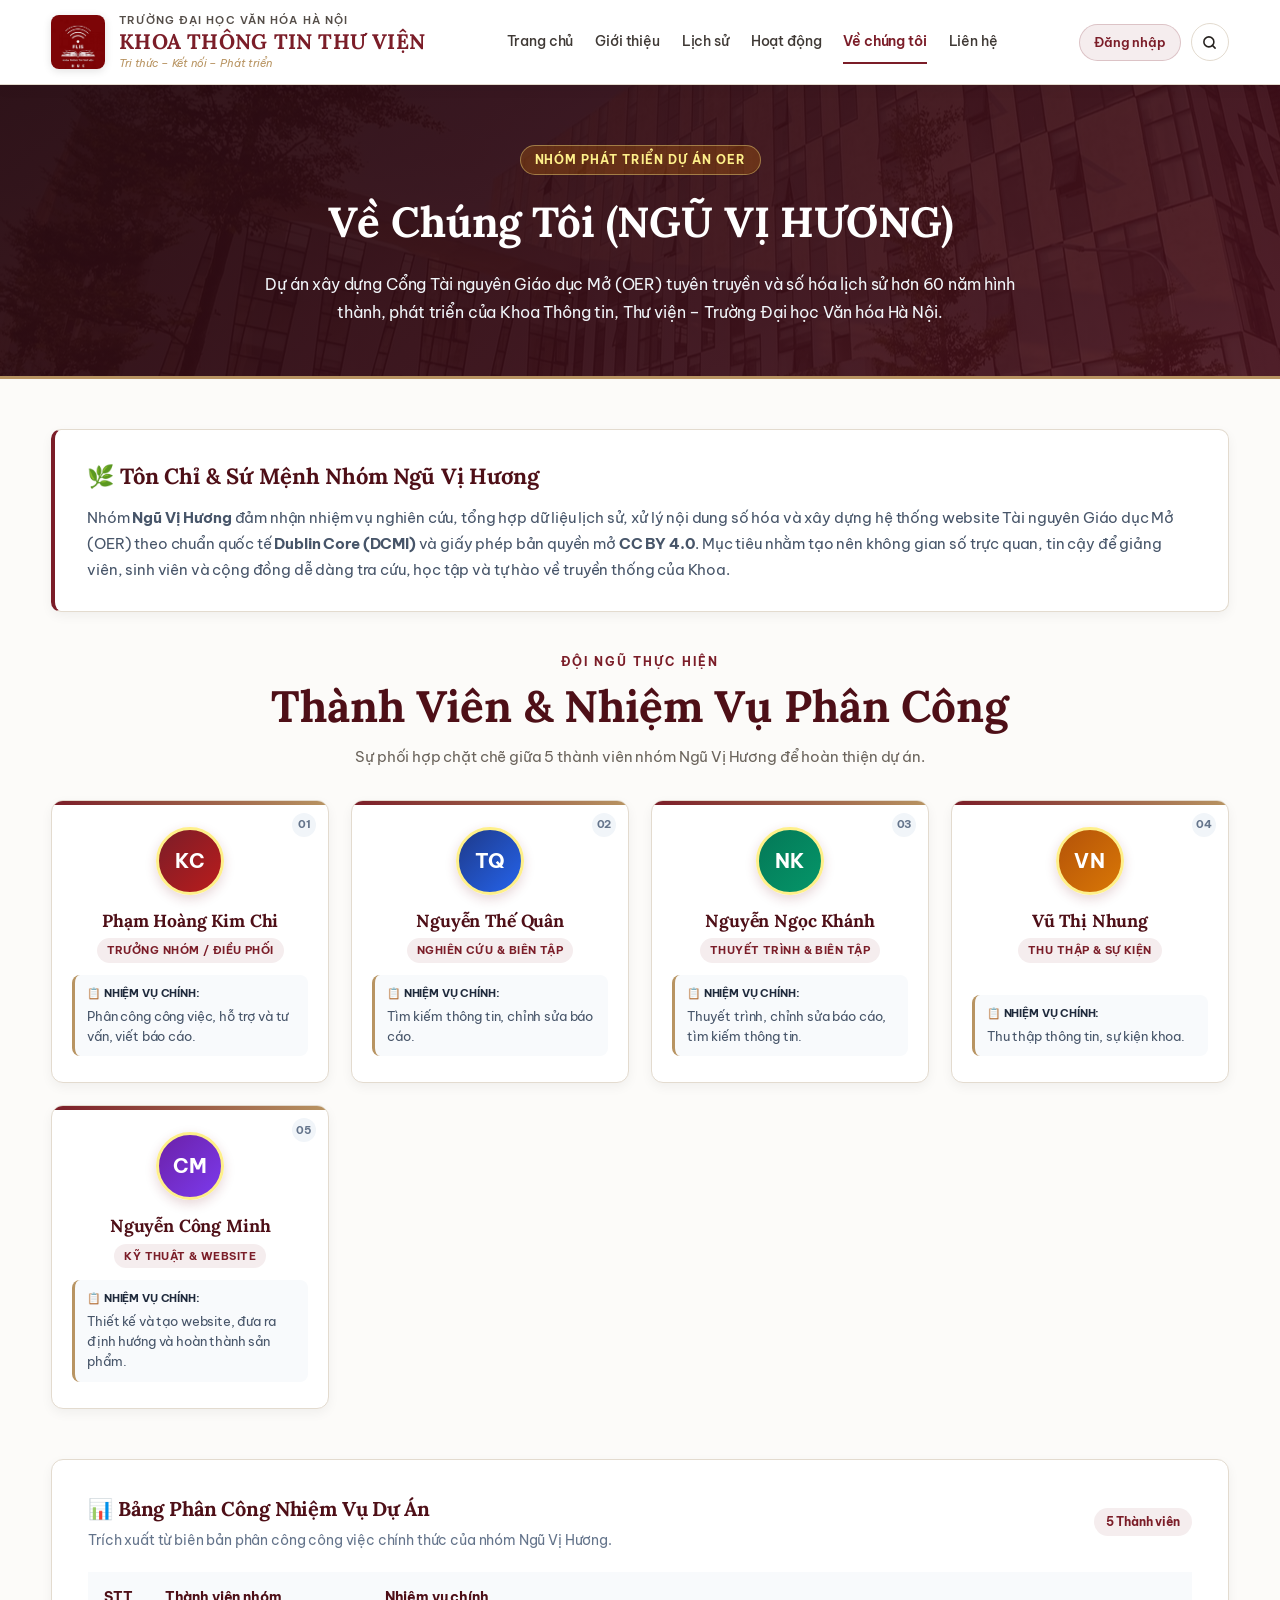
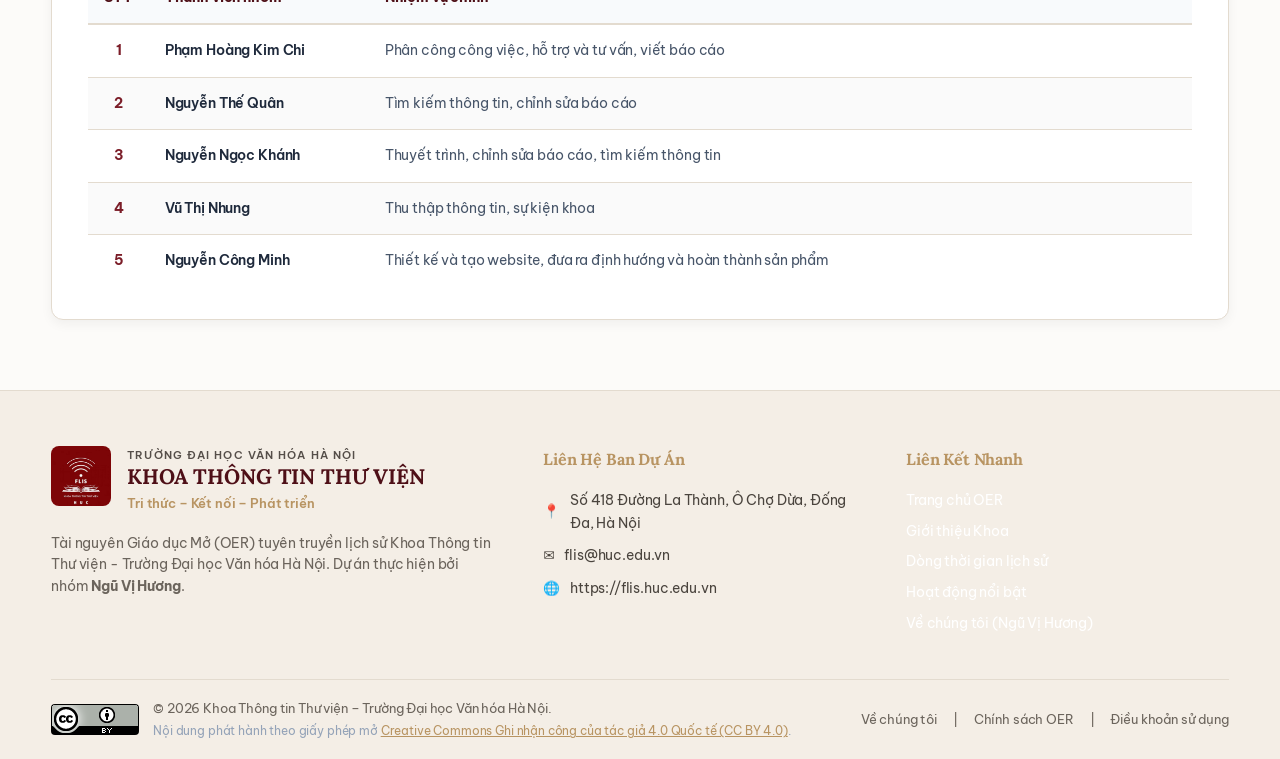
==== about-us.html @ 0008f46b "Deploy Khoa TT-TV OER Website" ====
<!doctype html>
<html lang="vi">
<head>
  <meta charset="utf-8">
  <meta name="viewport" content="width=device-width, initial-scale=1.0">
  <title>Về Chúng Tôi – Nhóm Ngũ Vị Hương | Khoa Thông tin Thư viện</title>
  <meta name="description" content="Giới thiệu nhóm thực hiện dự án Ngũ Vị Hương - Dự án Tài nguyên Giáo dục Mở (OER) Khoa Thông tin, Thư viện - Trường Đại học Văn hóa Hà Nội.">
  <link rel="stylesheet" href="assets/css/style.css">
</head>
<body>

  <!-- TOPBAR -->
  <header class="topbar">
    <div class="container nav">
      <a class="brand" href="index.html">
        <img class="dyn-logo" src="assets/images/flis-logo.jpg" alt="Logo Khoa" width="54" height="54">
        <div class="brand-text">
          <span class="brand-kicker">Trường Đại học Văn hóa Hà Nội</span>
          <span class="brand-name">KHOA THÔNG TIN THƯ VIỆN</span>
          <span class="brand-slogan dyn-slogan">Tri thức – Kết nối – Phát triển</span>
        </div>
      </a>
      
      <nav class="navlinks">
        <a href="index.html">Trang chủ</a>
        <a href="about.html">Giới thiệu</a>
        <a href="history.html">Lịch sử</a>
        <a href="activities.html">Hoạt động</a>
        <a class="active" href="about-us.html">Về chúng tôi</a>
        <a href="#contact">Liên hệ</a>
      </nav>

      <div class="nav-actions">
        <a class="admin-nav-btn" href="admin.html" title="Đăng nhập quản trị">
          <span>Đăng nhập</span>
        </a>
        <button class="search-btn" aria-label="Tìm kiếm tư liệu">
          <svg width="15" height="15" viewBox="0 0 24 24" fill="none" stroke="currentColor" stroke-width="2.5" stroke-linecap="round" stroke-linejoin="round"><circle cx="11" cy="11" r="8"></circle><line x1="21" y1="21" x2="16.65" y2="16.65"></line></svg>
        </button>
        <button class="menu-btn" aria-label="Mở menu">☰</button>
      </div>
    </div>
  </header>

  <!-- PAGE HERO HEADER -->
  <div style="background:linear-gradient(135deg, rgba(40, 10, 16, 0.96) 0%, rgba(70, 16, 26, 0.9) 100%), url('assets/images/anh-toa-nha-5.jpg') center/cover; padding: 60px 0 50px; color:#ffffff; border-bottom: 3px solid var(--gold);">
    <div class="container" style="text-align:center;">
      <div style="display:inline-block; padding:4px 14px; background:rgba(217, 119, 6, 0.25); border:1px solid rgba(254, 240, 138, 0.4); border-radius:20px; color:#fef08a; font-size:12px; font-weight:700; text-transform:uppercase; letter-spacing:0.08em; margin-bottom:12px;">
        NHÓM PHÁT TRIỂN DỰ ÁN OER
      </div>
      <h1 style="font-family:var(--serif); font-size:clamp(28px, 4vw, 42px); color:#ffffff; margin-bottom:12px;">
        Về Chúng Tôi (NGŨ VỊ HƯƠNG)
      </h1>
      <p style="font-size:16px; color:#f1f5f9; max-width:760px; margin:0 auto; line-height:1.75;">
        Dự án xây dựng Cổng Tài nguyên Giáo dục Mở (OER) tuyên truyền và số hóa lịch sử hơn 60 năm hình thành, phát triển của Khoa Thông tin, Thư viện – Trường Đại học Văn hóa Hà Nội.
      </p>
    </div>
  </div>

  <!-- MAIN TEAM CONTENT -->
  <main class="section" style="background:#fcfbf9; padding: 50px 0 70px;">
    <div class="container">
      
      <!-- INTRO CARD -->
      <div style="background:#ffffff; border:1px solid var(--line); border-left:4px solid var(--wine); border-radius:10px; padding:28px 32px; box-shadow:var(--shadow-sm); margin-bottom:40px;">
        <h2 style="font-family:var(--serif); font-size:22px; color:var(--wine-dark); margin-bottom:10px;">
          🌿 Tôn Chỉ & Sứ Mệnh Nhóm Ngũ Vị Hương
        </h2>
        <p style="font-size:14.5px; color:#475569; line-height:1.8; margin-bottom:0;">
          Nhóm <strong>Ngũ Vị Hương</strong> đảm nhận nhiệm vụ nghiên cứu, tổng hợp dữ liệu lịch sử, xử lý nội dung số hóa và xây dựng hệ thống website Tài nguyên Giáo dục Mở (OER) theo chuẩn quốc tế <strong>Dublin Core (DCMI)</strong> và giấy phép bản quyền mở <strong>CC BY 4.0</strong>. Mục tiêu nhằm tạo nên không gian số trực quan, tin cậy để giảng viên, sinh viên và cộng đồng dễ dàng tra cứu, học tập và tự hào về truyền thống của Khoa.
        </p>
      </div>

      <!-- SECTION TITLE -->
      <div class="section-head" style="text-align:center; margin-bottom:30px;">
        <div class="section-label">ĐỘI NGŨ THỰC HIỆN</div>
        <h2 class="section-title">Thành Viên & Nhiệm Vụ Phân Công</h2>
        <p class="section-desc">Sự phối hợp chặt chẽ giữa 5 thành viên nhóm Ngũ Vị Hương để hoàn thiện dự án.</p>
      </div>

      <!-- TEAM MEMBERS GRID -->
      <div class="team-grid">

        <!-- 1. Phạm Hoàng Kim Chi -->
        <article class="team-card">
          <div class="team-member-stt">01</div>
          <div class="team-avatar" style="background:linear-gradient(135deg, #7b1d28, #b91c1c);">KC</div>
          <h3 class="team-name">Phạm Hoàng Kim Chi</h3>
          <div class="team-role">Trưởng nhóm / Điều phối</div>
          <div class="team-tasks">
            <div class="team-tasks-label">📋 Nhiệm vụ chính:</div>
            <div>Phân công công việc, hỗ trợ và tư vấn, viết báo cáo.</div>
          </div>
        </article>

        <!-- 2. Nguyễn Thế Quân -->
        <article class="team-card">
          <div class="team-member-stt">02</div>
          <div class="team-avatar" style="background:linear-gradient(135deg, #1e3a8a, #2563eb);">TQ</div>
          <h3 class="team-name">Nguyễn Thế Quân</h3>
          <div class="team-role">Nghiên cứu & Biên tập</div>
          <div class="team-tasks">
            <div class="team-tasks-label">📋 Nhiệm vụ chính:</div>
            <div>Tìm kiếm thông tin, chỉnh sửa báo cáo.</div>
          </div>
        </article>

        <!-- 3. Nguyễn Ngọc Khánh -->
        <article class="team-card">
          <div class="team-member-stt">03</div>
          <div class="team-avatar" style="background:linear-gradient(135deg, #047857, #059669);">NK</div>
          <h3 class="team-name">Nguyễn Ngọc Khánh</h3>
          <div class="team-role">Thuyết trình & Biên tập</div>
          <div class="team-tasks">
            <div class="team-tasks-label">📋 Nhiệm vụ chính:</div>
            <div>Thuyết trình, chỉnh sửa báo cáo, tìm kiếm thông tin.</div>
          </div>
        </article>

        <!-- 4. Vũ Thị Nhung -->
        <article class="team-card">
          <div class="team-member-stt">04</div>
          <div class="team-avatar" style="background:linear-gradient(135deg, #b45309, #d97706);">VN</div>
          <h3 class="team-name">Vũ Thị Nhung</h3>
          <div class="team-role">Thu thập & Sự kiện</div>
          <div class="team-tasks">
            <div class="team-tasks-label">📋 Nhiệm vụ chính:</div>
            <div>Thu thập thông tin, sự kiện khoa.</div>
          </div>
        </article>

        <!-- 5. Nguyễn Công Minh -->
        <article class="team-card">
          <div class="team-member-stt">05</div>
          <div class="team-avatar" style="background:linear-gradient(135deg, #6b21a8, #7c3aed);">CM</div>
          <h3 class="team-name">Nguyễn Công Minh</h3>
          <div class="team-role">Kỹ thuật & Website</div>
          <div class="team-tasks">
            <div class="team-tasks-label">📋 Nhiệm vụ chính:</div>
            <div>Thiết kế và tạo website, đưa ra định hướng và hoàn thành sản phẩm.</div>
          </div>
        </article>

      </div>

      <!-- DETAILED TABLE VIEW (TỪ FILE PHÂN CÔNG NHIỆM VỤ) -->
      <div style="margin-top:50px; background:#ffffff; border:1px solid var(--line); border-radius:12px; padding:32px 36px; box-shadow:var(--shadow-sm);">
        <div style="display:flex; justify-content:space-between; align-items:center; margin-bottom:20px; flex-wrap:wrap; gap:12px;">
          <div>
            <h3 style="font-family:var(--serif); font-size:20px; color:var(--wine-dark); margin-bottom:4px;">
              📊 Bảng Phân Công Nhiệm Vụ Dự Án
            </h3>
            <p style="font-size:13.5px; color:#64748b; margin-bottom:0;">
              Trích xuất từ biên bản phân công công việc chính thức của nhóm Ngũ Vị Hương.
            </p>
          </div>
          <span style="font-size:12px; font-weight:700; color:var(--wine); background:rgba(123, 29, 40, 0.08); padding:4px 12px; border-radius:16px;">
            5 Thành viên
          </span>
        </div>

        <div style="overflow-x:auto;">
          <table style="width:100%; border-collapse:collapse; text-align:left; font-size:14px;">
            <thead>
              <tr style="background:#f8fafc; border-bottom:2px solid var(--line); color:var(--wine-dark);">
                <th style="padding:14px 16px; font-weight:700; width:60px; text-align:center;">STT</th>
                <th style="padding:14px 16px; font-weight:700; width:220px;">Thành viên nhóm</th>
                <th style="padding:14px 16px; font-weight:700;">Nhiệm vụ chính</th>
              </tr>
            </thead>
            <tbody>
              <tr style="border-bottom:1px solid var(--line);">
                <td style="padding:14px 16px; text-align:center; font-weight:700; color:var(--wine);">1</td>
                <td style="padding:14px 16px; font-weight:600; color:#1e293b;">Phạm Hoàng Kim Chi</td>
                <td style="padding:14px 16px; color:#475569;">Phân công công việc, hỗ trợ và tư vấn, viết báo cáo</td>
              </tr>
              <tr style="border-bottom:1px solid var(--line); background:#fafafa;">
                <td style="padding:14px 16px; text-align:center; font-weight:700; color:var(--wine);">2</td>
                <td style="padding:14px 16px; font-weight:600; color:#1e293b;">Nguyễn Thế Quân</td>
                <td style="padding:14px 16px; color:#475569;">Tìm kiếm thông tin, chỉnh sửa báo cáo</td>
              </tr>
              <tr style="border-bottom:1px solid var(--line);">
                <td style="padding:14px 16px; text-align:center; font-weight:700; color:var(--wine);">3</td>
                <td style="padding:14px 16px; font-weight:600; color:#1e293b;">Nguyễn Ngọc Khánh</td>
                <td style="padding:14px 16px; color:#475569;">Thuyết trình, chỉnh sửa báo cáo, tìm kiếm thông tin</td>
              </tr>
              <tr style="border-bottom:1px solid var(--line); background:#fafafa;">
                <td style="padding:14px 16px; text-align:center; font-weight:700; color:var(--wine);">4</td>
                <td style="padding:14px 16px; font-weight:600; color:#1e293b;">Vũ Thị Nhung</td>
                <td style="padding:14px 16px; color:#475569;">Thu thập thông tin, sự kiện khoa</td>
              </tr>
              <tr>
                <td style="padding:14px 16px; text-align:center; font-weight:700; color:var(--wine);">5</td>
                <td style="padding:14px 16px; font-weight:600; color:#1e293b;">Nguyễn Công Minh</td>
                <td style="padding:14px 16px; color:#475569;">Thiết kế và tạo website, đưa ra định hướng và hoàn thành sản phẩm</td>
              </tr>
            </tbody>
          </table>
        </div>
      </div>

    </div>
  </main>

  <!-- MODAL TRA CỨU -->
  <div class="search-panel">
    <div class="search-box">
      <button class="close-search" aria-label="Đóng">×</button>
      <div class="section-label" style="color:var(--wine); margin-bottom:8px;">Tra cứu OER</div>
      <h2 style="font-family:var(--serif); font-size:30px; margin-bottom:16px; color:var(--wine-dark);">Tìm kiếm trong Kho Tài Nguyên</h2>
      <input id="siteSearch" type="text" placeholder="Nhập từ khóa...">
      <div class="search-results" id="searchResults"></div>
    </div>
  </div>

  <!-- FOOTER -->
  <footer id="contact">
    <div class="container footer-grid">
      <div>
        <a href="index.html" class="footer-brand" style="text-decoration:none; color:inherit;" title="Trang chủ Khoa Thông tin Thư viện">
          <img class="dyn-logo" src="assets/images/flis-logo.jpg" alt="Logo Khoa" width="60" height="60" style="border-radius:8px;">
          <div>
            <div class="brand-kicker">Trường Đại học Văn hóa Hà Nội</div>
            <div class="footer-title">KHOA THÔNG TIN THƯ VIỆN</div>
            <small style="color:var(--gold); font-weight:600;">Tri thức – Kết nối – Phát triển</small>
          </div>
        </a>
        <p style="color:var(--muted); font-size:13.5px; line-height:1.6; max-width:440px;">
          Tài nguyên Giáo dục Mở (OER) tuyên truyền lịch sử Khoa Thông tin Thư viện - Trường Đại học Văn hóa Hà Nội. Dự án thực hiện bởi nhóm <strong>Ngũ Vị Hương</strong>.
        </p>
      </div>
      <div>
        <h4 style="font-family:var(--serif); font-size:16px; margin-bottom:16px; color:var(--gold);">Liên Hệ Ban Dự Án</h4>
        <div class="footer-contact-item">📍 <span class="dyn-address">Nhà A, Trường ĐH Văn hóa Hà Nội – 418 La Thành, Đống Đa, Hà Nội</span></div>
        <div class="footer-contact-item">✉️ <span class="dyn-email">khoattth@huc.edu.vn</span></div>
        <div class="footer-contact-item">🌐 <span class="dyn-website">flis.huc.edu.vn</span></div>
      </div>
      <div>
        <h4 style="font-family:var(--serif); font-size:16px; margin-bottom:16px; color:var(--gold);">Liên Kết Nhanh</h4>
        <div style="display:flex; flex-direction:column; gap:8px; font-size:13.5px;">
          <a href="index.html" style="color:#ffffff; text-decoration:none;">Trang chủ OER</a>
          <a href="about.html" style="color:#ffffff; text-decoration:none;">Giới thiệu Khoa</a>
          <a href="history.html" style="color:#ffffff; text-decoration:none;">Dòng thời gian lịch sử</a>
          <a href="activities.html" style="color:#ffffff; text-decoration:none;">Hoạt động nổi bật</a>
          <a href="about-us.html" style="color:#ffffff; text-decoration:none;">Về chúng tôi (Ngũ Vị Hương)</a>
        </div>
      </div>
    </div>

    <div class="container footer-bottom">
      <div style="display:flex; align-items:center; gap:14px; flex-wrap:wrap;">
        <a class="oer-license-badge" href="https://creativecommons.org/licenses/by/4.0/deed.vi" target="_blank" rel="noopener license" title="Giấy phép Creative Commons Ghi nhận công của tác giả 4.0 Quốc tế">
          <img src="assets/images/cc-by-88x31.png" alt="Creative Commons Attribution 4.0 International (CC BY 4.0)" width="88" height="31">
        </a>
        <div>
          <div>© 2026 Khoa Thông tin Thư viện – Trường Đại học Văn hóa Hà Nội.</div>
          <div style="font-size:11.5px; color:#94a3b8; margin-top:2px;">
            Nội dung phát hành theo giấy phép mở <a href="https://creativecommons.org/licenses/by/4.0/deed.vi" target="_blank" rel="noopener license" style="color:var(--gold); text-decoration:underline;">Creative Commons Ghi nhận công của tác giả 4.0 Quốc tế (CC BY 4.0)</a>.
          </div>
        </div>
      </div>
      <div style="display:flex; gap:16px; flex-wrap:wrap;">
        <a href="about-us.html">Về chúng tôi</a>
        <span>|</span>
        <a href="about.html">Chính sách OER</a>
        <span>|</span>
        <a href="about.html">Điều khoản sử dụng</a>
      </div>
    </div>
  </footer>

  <script src="assets/js/data-manager.js"></script>
  <script src="assets/js/main.js"></script>
</body>
</html>
---- assets/css/style.css ----
@import url('https://fonts.googleapis.com/css2?family=Be+Vietnam+Pro:ital,wght@0,300;0,400;0,500;0,600;0,700;1,400&family=Dancing+Script:wght@600;700&family=Lora:ital,wght@0,500;0,600;0,700;1,400;1,600&display=swap');

:root {
  --wine: #7b1d28;
  --wine-dark: #4e0f17;
  --wine-light: #942b37;
  --gold: #b89462;
  --gold-light: #d4b886;
  --cream: #f9f6f0;
  --paper: #ffffff;
  --ink: #26221f;
  --muted: #6b645c;
  --line: #e3dbcf;
  --shadow-sm: 0 4px 12px rgba(0, 0, 0, 0.05);
  --shadow: 0 16px 40px rgba(50, 15, 20, 0.08);
  --shadow-lg: 0 24px 60px rgba(50, 15, 20, 0.14);
  --serif: "Lora", Georgia, serif;
  --sans: "Be Vietnam Pro", system-ui, -apple-system, sans-serif;
  --script: "Dancing Script", cursive, serif;
}

* {
  box-sizing: border-box;
  margin: 0;
  padding: 0;
}

html {
  scroll-behavior: smooth;
}

body {
  color: var(--ink);
  background: var(--paper);
  font-family: var(--sans);
  font-size: 15px;
  line-height: 1.68;
  letter-spacing: -0.01em;
  -webkit-font-smoothing: antialiased;
}

a {
  text-decoration: none;
  color: inherit;
  transition: all 0.25s ease;
}

img {
  max-width: 100%;
  display: block;
}

button, input, select, textarea {
  font: inherit;
}

.container {
  width: min(1200px, 92%);
  margin: 0 auto;
}

/* TOPBAR / HEADER */
.topbar {
  background: #ffffff;
  border-bottom: 1px solid var(--line);
  position: sticky;
  top: 0;
  z-index: 100;
  box-shadow: var(--shadow-sm);
}

.nav {
  min-height: 84px;
  display: flex;
  align-items: center;
  justify-content: space-between;
  gap: 18px;
}

.brand {
  display: flex;
  align-items: center;
  gap: 14px;
}

.brand img {
  width: 54px;
  height: 54px;
  object-fit: cover;
  border-radius: 8px;
  box-shadow: 0 2px 8px rgba(0, 0, 0, 0.12);
}

.brand-text {
  display: flex;
  flex-direction: column;
}

.brand-kicker {
  font-size: 11px;
  font-weight: 600;
  letter-spacing: 0.1em;
  color: #554e49;
  text-transform: uppercase;
}

.brand-name {
  font-family: var(--serif);
  font-size: 21px;
  font-weight: 700;
  line-height: 1.15;
  color: var(--wine);
  letter-spacing: 0.01em;
}

.brand-slogan {
  font-size: 11px;
  font-style: italic;
  color: var(--gold);
}

.navlinks {
  display: flex;
  gap: 22px;
  align-items: center;
  font-size: 14px;
  font-weight: 500;
}

.navlinks a {
  padding: 10px 0;
  position: relative;
  color: #3f3935;
}

.navlinks a:hover,
.navlinks a.active {
  color: var(--wine);
  font-weight: 600;
}

.navlinks a.active::after,
.navlinks a:hover::after {
  content: "";
  position: absolute;
  left: 0;
  right: 0;
  bottom: 0;
  height: 2px;
  background: var(--wine);
}

.nav-actions {
  display: flex;
  align-items: center;
  gap: 10px;
}

.admin-nav-btn {
  display: inline-flex;
  align-items: center;
  gap: 6px;
  background: rgba(123, 29, 40, 0.08);
  color: var(--wine);
  border: 1px solid rgba(123, 29, 40, 0.2);
  padding: 7px 14px;
  border-radius: 20px;
  font-size: 12.5px;
  font-weight: 600;
  transition: all 0.25s ease;
}

.admin-nav-btn:hover {
  background: var(--wine);
  color: #ffffff;
  border-color: var(--wine);
}

.search-btn, .menu-btn {
  border: 1px solid var(--line);
  background: #ffffff;
  width: 38px;
  height: 38px;
  border-radius: 50%;
  display: grid;
  place-items: center;
  cursor: pointer;
  color: var(--ink);
  transition: all 0.2s ease;
}

.search-btn:hover, .menu-btn:hover {
  background: var(--wine);
  color: #ffffff;
  border-color: var(--wine);
}

.menu-btn {
  display: none;
}

/* HERO BANNER */
.hero {
  min-height: 620px;
  position: relative;
  display: flex;
  align-items: center;
  overflow: hidden;
  background: linear-gradient(135deg, rgba(40, 12, 16, 0.94) 0%, rgba(60, 15, 22, 0.82) 50%, rgba(30, 8, 12, 0.9) 100%),
              url("../images/hero-bg.svg") center/cover no-repeat;
  color: #ffffff;
}

.hero-inner {
  display: grid;
  grid-template-columns: 1.25fr 0.75fr;
  align-items: center;
  gap: 40px;
  padding: 80px 0;
  position: relative;
  z-index: 2;
}

.hero-sub {
  font-size: 13px;
  letter-spacing: 0.2em;
  text-transform: uppercase;
  color: var(--gold-light);
  margin-bottom: 12px;
  font-weight: 600;
}

.hero-title {
  font-family: var(--serif);
  font-size: clamp(36px, 5vw, 62px);
  line-height: 1.1;
  font-weight: 700;
  margin-bottom: 16px;
  letter-spacing: 0.01em;
  text-shadow: 0 4px 20px rgba(0, 0, 0, 0.4);
}

.hero-title span {
  display: block;
  font-size: 0.52em;
  font-weight: 500;
  color: #f1e6d9;
  letter-spacing: 0.05em;
  margin-top: 6px;
}

.hero-motto {
  font-family: var(--serif);
  font-style: italic;
  font-size: 22px;
  color: var(--gold-light);
  margin-bottom: 24px;
  border-left: 3px solid var(--gold);
  padding-left: 14px;
}

.hero-desc {
  max-width: 580px;
  font-size: 15.5px;
  color: #f3e9e2;
  margin-bottom: 32px;
  line-height: 1.7;
}

.hero-badge-box {
  background: rgba(255, 255, 255, 0.06);
  backdrop-filter: blur(8px);
  border: 1px solid rgba(255, 255, 255, 0.15);
  border-radius: 8px;
  padding: 32px;
  text-align: center;
  position: relative;
}

.hero-badge-box::before {
  content: "";
  position: absolute;
  inset: 6px;
  border: 1px dashed rgba(212, 184, 134, 0.4);
  border-radius: 4px;
  pointer-events: none;
}

.hero-badge-box h3 {
  font-family: var(--serif);
  font-size: 24px;
  color: var(--gold-light);
  margin-bottom: 12px;
  letter-spacing: 0.03em;
  line-height: 1.35;
}

.hero-badge-box p {
  font-size: 13.5px;
  color: #e6dacd;
  line-height: 1.6;
}

.btn {
  display: inline-flex;
  align-items: center;
  justify-content: center;
  gap: 10px;
  background: var(--wine);
  color: #ffffff;
  padding: 13px 26px;
  border-radius: 4px;
  font-weight: 600;
  font-size: 14px;
  letter-spacing: 0.04em;
  border: 1px solid var(--wine);
  cursor: pointer;
  box-shadow: 0 4px 15px rgba(123, 29, 40, 0.3);
  transition: all 0.25s ease;
}

.btn:hover {
  background: var(--wine-dark);
  border-color: var(--wine-dark);
  transform: translateY(-2px);
  box-shadow: 0 8px 25px rgba(123, 29, 40, 0.45);
}

.btn.btn-gold {
  background: var(--gold);
  border-color: var(--gold);
  color: #1f1810;
}

.btn.btn-gold:hover {
  background: #9f7d4e;
  border-color: #9f7d4e;
  color: #ffffff;
}

.btn.btn-outline {
  background: transparent;
  color: #ffffff;
  border-color: rgba(255, 255, 255, 0.6);
  box-shadow: none;
}

.btn.btn-outline:hover {
  background: rgba(255, 255, 255, 0.15);
  border-color: #ffffff;
}

.hero-slides-wrapper {
  width: 100%;
  position: relative;
  z-index: 2;
}

.hero-slide {
  display: none;
  opacity: 0;
  transform: translateY(8px);
  transition: opacity 0.6s cubic-bezier(0.2, 0.8, 0.2, 1), transform 0.6s cubic-bezier(0.2, 0.8, 0.2, 1);
}

.hero-slide.active {
  display: block;
  opacity: 1;
  transform: translateY(0);
  animation: heroSlideIn 0.6s cubic-bezier(0.2, 0.8, 0.2, 1) forwards;
}

@keyframes heroSlideIn {
  from {
    opacity: 0;
    transform: translateY(14px);
  }
  to {
    opacity: 1;
    transform: translateY(0);
  }
}

/* SLIDE BADGE TAGS & THEMES */
.slide-badge-tag {
  display: inline-flex;
  align-items: center;
  font-size: 11px;
  font-weight: 700;
  letter-spacing: 0.14em;
  text-transform: uppercase;
  color: var(--gold-light);
  background: rgba(230, 184, 92, 0.15);
  border: 1px solid rgba(230, 184, 92, 0.35);
  padding: 4px 12px;
  border-radius: 20px;
  margin-bottom: 12px;
}

.slide-badge-tag.tag-digital {
  color: #7dd3fc;
  background: rgba(56, 189, 248, 0.15);
  border-color: rgba(56, 189, 248, 0.35);
}

.slide-badge-tag.tag-heritage {
  color: #fef08a;
  background: rgba(254, 240, 138, 0.15);
  border-color: rgba(254, 240, 138, 0.35);
}

/* SLIDE MOTTO ACCENTS */
.motto-digital {
  color: #bae6fd;
  border-left-color: #38bdf8;
}

.motto-heritage {
  color: #fde047;
  border-left-color: #eab308;
}

/* SLIDE RIGHT BADGE BOX THEMES */
.badge-box-digital {
  background: rgba(14, 30, 54, 0.45);
  border: 1px solid rgba(56, 189, 248, 0.3);
  box-shadow: 0 8px 32px rgba(10, 20, 36, 0.35);
}

.badge-box-digital::before {
  border-color: rgba(56, 189, 248, 0.35);
}

.badge-box-digital h3 {
  color: #7dd3fc;
}

.badge-box-heritage {
  background: rgba(50, 18, 12, 0.45);
  border: 1px solid rgba(234, 179, 8, 0.35);
  box-shadow: 0 8px 32px rgba(32, 10, 8, 0.35);
}

.badge-box-heritage::before {
  border-color: rgba(234, 179, 8, 0.4);
}

.badge-box-heritage h3 {
  color: #fef08a;
}

/* SLIDE 4: THEME RESEARCH & GLOBAL */
.slide-badge-tag.tag-research {
  color: #c4b5fd;
  background: rgba(167, 139, 250, 0.15);
  border-color: rgba(167, 139, 250, 0.35);
}

.motto-research {
  color: #ddd6fe;
  border-left-color: #a78bfa;
}

.badge-box-research {
  background: rgba(30, 14, 45, 0.45);
  border: 1px solid rgba(167, 139, 250, 0.35);
  box-shadow: 0 8px 32px rgba(24, 10, 36, 0.35);
}

.badge-box-research::before {
  border-color: rgba(167, 139, 250, 0.4);
}

.badge-box-research h3 {
  color: #ddd6fe;
}

/* HERO NAVIGATION BUTTONS */
.hero-nav-btn {
  position: absolute;
  top: 50%;
  transform: translateY(-50%);
  width: 48px;
  height: 48px;
  border-radius: 50%;
  background: rgba(30, 8, 12, 0.45);
  backdrop-filter: blur(8px);
  border: 1px solid rgba(230, 184, 92, 0.35);
  color: var(--gold-light);
  display: flex;
  align-items: center;
  justify-content: center;
  cursor: pointer;
  z-index: 10;
  transition: all 0.25s cubic-bezier(0.2, 0.8, 0.2, 1);
  box-shadow: 0 4px 15px rgba(0, 0, 0, 0.25);
  padding: 0;
}

.hero-prev-btn {
  left: 28px;
}

.hero-next-btn {
  right: 28px;
}

.hero-nav-btn:hover {
  background: var(--wine);
  border-color: var(--gold);
  color: #ffffff;
  transform: translateY(-50%) scale(1.08);
  box-shadow: 0 6px 20px rgba(123, 29, 40, 0.5), 0 0 12px rgba(212, 184, 134, 0.4);
}

.hero-nav-btn:active {
  transform: translateY(-50%) scale(0.95);
}

.hero-nav-btn svg {
  display: block;
  transition: transform 0.2s ease;
}

.hero-prev-btn:hover svg {
  transform: translateX(-2px);
}

.hero-next-btn:hover svg {
  transform: translateX(2px);
}

.hero-controls {
  position: absolute;
  left: 0;
  right: 0;
  bottom: 24px;
  display: flex;
  align-items: center;
  justify-content: space-between;
  z-index: 3;
}

.dots {
  display: flex;
  gap: 8px;
  margin: 0 auto;
}

.dot-indicator {
  width: 8px;
  height: 8px;
  border-radius: 50%;
  background: rgba(255, 255, 255, 0.4);
  cursor: pointer;
  transition: all 0.2s ease;
}

.dot-indicator.active {
  width: 24px;
  border-radius: 12px;
  background: var(--gold-light);
}

/* 4 PILLARS ROW */
.pill-row {
  background: #ffffff;
  display: grid;
  grid-template-columns: repeat(4, 1fr);
  border-bottom: 1px solid var(--line);
  box-shadow: var(--shadow-sm);
}

.pill {
  padding: 26px 24px;
  display: flex;
  gap: 16px;
  align-items: center;
  border-right: 1px solid var(--line);
  transition: background 0.25s ease;
}

.pill:last-child {
  border-right: none;
}

.pill:hover {
  background: var(--cream);
}

.pill-icon {
  width: 46px;
  height: 46px;
  border-radius: 50%;
  background: rgba(123, 29, 40, 0.08);
  color: var(--wine);
  display: grid;
  place-items: center;
  font-size: 20px;
  flex-shrink: 0;
}

.pill-text strong {
  display: block;
  font-family: var(--serif);
  font-size: 17px;
  font-weight: 700;
  color: var(--wine-dark);
  line-height: 1.25;
}

.pill-text span {
  display: block;
  font-size: 12.5px;
  color: var(--muted);
  margin-top: 2px;
}

/* SECTIONS COMMON */
.section {
  padding: 85px 0;
  position: relative;
}

.section.alt {
  background: var(--cream);
}

.section-head {
  text-align: center;
  max-width: 780px;
  margin: 0 auto 48px;
}

.section-label {
  font-size: 12px;
  font-weight: 700;
  letter-spacing: 0.18em;
  text-transform: uppercase;
  color: var(--wine);
  margin-bottom: 8px;
}

.section-title {
  font-family: var(--serif);
  font-size: clamp(30px, 3.8vw, 44px);
  line-height: 1.2;
  color: var(--wine-dark);
  margin-bottom: 12px;
}

.section-desc {
  color: var(--muted);
  font-size: 15px;
  line-height: 1.65;
}

/* ABOUT SECTION */
.about-grid {
  display: grid;
  grid-template-columns: 1fr 1.15fr;
  gap: 55px;
  align-items: center;
}

.about-copy .sub-title {
  font-family: var(--serif);
  font-size: 36px;
  font-weight: 700;
  color: var(--wine-dark);
  line-height: 1.25;
  margin: 8px 0 18px;
}

.about-copy p {
  color: #4a443e;
  font-size: 15.5px;
  margin-bottom: 20px;
  line-height: 1.75;
}

.about-quote {
  font-family: var(--serif);
  font-style: italic;
  font-size: 23px;
  color: var(--wine);
  margin: 32px 0;
  padding-left: 20px;
  border-left: 3px solid var(--gold);
}

.about-media-collage {
  display: grid;
  grid-template-columns: 1.4fr 1fr;
  gap: 14px;
}

.collage-box {
  background: var(--cream);
  border: 1px solid var(--line);
  border-radius: 4px;
  overflow: hidden;
  position: relative;
  box-shadow: var(--shadow-sm);
}

.collage-box.large {
  min-height: 380px;
}

.collage-stack {
  display: grid;
  grid-template-rows: 1fr 1fr;
  gap: 14px;
}

.collage-caption {
  position: absolute;
  bottom: 0;
  left: 0;
  right: 0;
  padding: 12px 16px;
  background: linear-gradient(0deg, rgba(20, 5, 8, 0.85) 0%, rgba(20, 5, 8, 0) 100%);
  color: #ffffff;
  font-family: var(--serif);
  font-size: 14.5px;
}

/* TIMELINE SECTION */
.timeline-wrap {
  position: relative;
  overflow-x: auto;
  padding: 30px 10px 40px;
  scrollbar-width: thin;
  -webkit-overflow-scrolling: touch;
}

.timeline-wrap::-webkit-scrollbar {
  height: 7px;
}

.timeline-wrap::-webkit-scrollbar-track {
  background: #f1f5f9;
  border-radius: 4px;
}

.timeline-wrap::-webkit-scrollbar-thumb {
  background: linear-gradient(90deg, var(--wine), var(--gold));
  border-radius: 4px;
}

.timeline {
  display: grid;
  grid-template-columns: repeat(5, minmax(240px, 1fr));
  gap: 22px;
  position: relative;
  min-width: 1180px;
  padding-top: 10px;
}

.timeline::before {
  content: "";
  position: absolute;
  left: 45px;
  right: 45px;
  top: 76px;
  height: 3px;
  background: linear-gradient(90deg, #d4af37 0%, #7b1d28 50%, #d4af37 100%);
  z-index: 1;
  border-radius: 2px;
  opacity: 0.85;
}

.milestone {
  position: relative;
  z-index: 2;
  background: #ffffff;
  border: 1px solid rgba(226, 232, 240, 0.95);
  border-radius: 12px;
  padding: 22px 18px;
  box-shadow: 0 4px 20px -2px rgba(0, 0, 0, 0.05);
  transition: all 0.35s cubic-bezier(0.4, 0, 0.2, 1);
  display: flex;
  flex-direction: column;
}

.milestone::after {
  content: "";
  position: absolute;
  top: 0;
  left: 0;
  right: 0;
  height: 3.5px;
  background: linear-gradient(90deg, var(--gold), var(--wine));
  border-top-left-radius: 12px;
  border-top-right-radius: 12px;
  opacity: 0.7;
  transition: opacity 0.3s ease;
}

.milestone:hover {
  transform: translateY(-8px);
  box-shadow: 0 20px 30px -8px rgba(123, 29, 40, 0.16);
  border-color: rgba(123, 29, 40, 0.3);
}

.milestone:hover::after {
  opacity: 1;
}

.milestone-badge-top {
  display: inline-block;
  font-size: 11px;
  font-weight: 700;
  text-transform: uppercase;
  letter-spacing: 0.08em;
  color: var(--wine);
  background: rgba(123, 29, 40, 0.07);
  padding: 3px 9px;
  border-radius: 20px;
  margin-bottom: 12px;
  align-self: flex-start;
  border: 1px solid rgba(123, 29, 40, 0.12);
}

.milestone-node {
  display: flex;
  flex-direction: column;
  align-items: center;
  margin-bottom: 12px;
}

.milestone-year {
  font-family: var(--serif);
  font-size: 20px;
  font-weight: 800;
  color: var(--wine-dark);
  line-height: 1;
  margin-bottom: 10px;
  letter-spacing: -0.01em;
}

.milestone-dot {
  width: 22px;
  height: 22px;
  border-radius: 50%;
  background: #ffffff;
  border: 3.5px solid var(--wine);
  box-shadow: 0 0 0 4px rgba(212, 175, 55, 0.25);
  display: flex;
  align-items: center;
  justify-content: center;
  margin-bottom: 14px;
  transition: all 0.3s ease;
}

.dot-inner {
  width: 6px;
  height: 6px;
  border-radius: 50%;
  background: var(--gold);
  transition: all 0.3s ease;
}

.milestone:hover .milestone-dot {
  border-color: var(--gold);
  box-shadow: 0 0 0 6px rgba(123, 29, 40, 0.2);
  transform: scale(1.12);
}

.milestone:hover .dot-inner {
  background: var(--wine);
}

.milestone-content {
  flex-grow: 1;
  display: flex;
  flex-direction: column;
}

.milestone-title {
  font-family: var(--serif);
  font-size: 16.5px;
  font-weight: 700;
  color: #1e293b;
  margin-bottom: 10px;
  line-height: 1.35;
}

.milestone-desc {
  font-size: 13.5px;
  color: #475569;
  line-height: 1.65;
  margin-bottom: 14px;
  flex-grow: 1;
}

.milestone-meta {
  border-top: 1px dashed rgba(226, 232, 240, 0.95);
  padding-top: 10px;
  display: flex;
  justify-content: flex-end;
  align-items: center;
  font-size: 11px;
}

.oer-badge {
  display: inline-block;
  background: linear-gradient(135deg, rgba(184, 148, 98, 0.12), rgba(123, 29, 40, 0.06));
  color: var(--wine);
  padding: 3px 9px;
  border-radius: 6px;
  font-weight: 600;
  border: 1px solid rgba(184, 148, 98, 0.25);
}

/* ACTIVITIES SECTION (TABS FILTER) */
.filters {
  display: flex;
  justify-content: center;
  gap: 10px;
  flex-wrap: wrap;
  margin-bottom: 38px;
}

.filter-btn {
  background: #ffffff;
  border: 1px solid var(--line);
  color: #554e49;
  padding: 8px 22px;
  border-radius: 30px;
  font-size: 13.5px;
  font-weight: 600;
  cursor: pointer;
  transition: all 0.25s ease;
}

.filter-btn:hover,
.filter-btn.active {
  background: var(--wine);
  color: #ffffff;
  border-color: var(--wine);
}

.card-grid {
  display: grid;
  grid-template-columns: repeat(4, 1fr);
  gap: 22px;
}

.activity-card {
  background: #ffffff;
  border: 1px solid var(--line);
  border-radius: 6px;
  overflow: hidden;
  box-shadow: var(--shadow-sm);
  transition: all 0.3s ease;
  display: flex;
  flex-direction: column;
}

.activity-card:hover {
  transform: translateY(-5px);
  box-shadow: var(--shadow);
  border-color: var(--wine);
}

.activity-card-img {
  aspect-ratio: 16/10;
  background: var(--cream);
  overflow: hidden;
}

.activity-card-img img {
  width: 100%;
  height: 100%;
  object-fit: cover;
}

.activity-card-body {
  padding: 18px;
  display: flex;
  flex-direction: column;
  flex-grow: 1;
}

.activity-card-tag {
  font-size: 11px;
  text-transform: uppercase;
  letter-spacing: 0.1em;
  color: var(--wine);
  font-weight: 700;
  margin-bottom: 6px;
}

.activity-card-title {
  font-family: var(--serif);
  font-size: 19px;
  font-weight: 700;
  color: var(--wine-dark);
  line-height: 1.3;
  margin-bottom: 8px;
  transition: color 0.2s ease;
}

.activity-card:hover .activity-card-title {
  color: var(--wine);
}

.activity-card-desc {
  font-size: 13px;
  color: var(--muted);
  line-height: 1.6;
}

/* STATS SECTION */
.stats-row {
  display: grid;
  grid-template-columns: repeat(4, 1fr);
  background: #ffffff;
  border-top: 1px solid var(--line);
  border-bottom: 1px solid var(--line);
}

.stat-item {
  padding: 40px 24px;
  text-align: center;
  border-right: 1px solid var(--line);
  position: relative;
}

.stat-item:last-child {
  border-right: none;
}

.stat-num {
  font-family: var(--serif);
  font-size: 44px;
  font-weight: 700;
  color: var(--wine);
  line-height: 1;
  margin-bottom: 8px;
}

.stat-label {
  font-size: 14px;
  font-weight: 600;
  color: var(--ink);
  margin-bottom: 4px;
}

.stat-sub {
  font-size: 12px;
  color: var(--muted);
}

/* QUOTE BANNER */
.quote-band {
  background: linear-gradient(135deg, rgba(35, 10, 15, 0.92), rgba(55, 14, 20, 0.95)),
              url("../images/hero-bg.svg") center/cover no-repeat;
  color: #ffffff;
  padding: 75px 0;
  text-align: center;
}

.quote-band blockquote {
  font-family: var(--serif);
  font-style: italic;
  font-size: clamp(23px, 3.2vw, 34px);
  max-width: 850px;
  margin: 0 auto 16px;
  line-height: 1.4;
  color: #ffffff;
}

.quote-band cite {
  font-family: var(--sans);
  font-size: 13.5px;
  letter-spacing: 0.1em;
  text-transform: uppercase;
  color: var(--gold-light);
  font-style: normal;
  display: block;
}

/* OER HUB / TÀI NGUYÊN GIÁO DỤC MỞ */
.oer-grid {
  display: grid;
  grid-template-columns: repeat(3, 1fr);
  gap: 26px;
}

.oer-card {
  background: #ffffff;
  border: 1px solid var(--line);
  border-radius: 6px;
  padding: 30px 24px;
  box-shadow: var(--shadow-sm);
  display: flex;
  flex-direction: column;
  transition: all 0.3s ease;
}

.oer-card:hover {
  border-color: var(--wine);
  transform: translateY(-4px);
  box-shadow: var(--shadow);
}

.oer-card-num {
  font-family: var(--serif);
  font-size: 30px;
  font-weight: 700;
  color: var(--gold);
  line-height: 1;
  margin-bottom: 12px;
}

.oer-card-title {
  font-family: var(--serif);
  font-size: 22px;
  font-weight: 700;
  color: var(--wine-dark);
  margin-bottom: 10px;
}

.oer-card-desc {
  font-size: 14px;
  color: var(--muted);
  line-height: 1.65;
  margin-bottom: 22px;
  flex-grow: 1;
}

.oer-meta {
  font-size: 12px;
  color: var(--gold);
  margin-bottom: 14px;
  font-weight: 600;
}

/* SEARCH MODAL */
.search-panel {
  display: none;
  position: fixed;
  inset: 0;
  background: rgba(25, 8, 12, 0.85);
  backdrop-filter: blur(6px);
  z-index: 1000;
  padding: 10vh 4vw;
  align-items: flex-start;
  justify-content: center;
}

.search-panel.open {
  display: flex;
}

.search-box {
  background: #ffffff;
  width: min(780px, 95%);
  border-radius: 8px;
  padding: 36px;
  box-shadow: var(--shadow-lg);
  position: relative;
}

.search-box input {
  width: 100%;
  padding: 16px 20px;
  border: 2px solid var(--line);
  border-radius: 6px;
  outline: none;
  font-size: 16px;
  transition: border-color 0.2s ease;
}

.search-box input:focus {
  border-color: var(--wine);
}

.close-search {
  position: absolute;
  top: 20px;
  right: 20px;
  border: none;
  background: none;
  font-size: 28px;
  color: var(--muted);
  cursor: pointer;
}

.search-results {
  margin-top: 20px;
  max-height: 50vh;
  overflow-y: auto;
}

.search-item {
  padding: 14px 10px;
  border-bottom: 1px solid var(--line);
}

.search-item a {
  font-family: var(--serif);
  font-size: 18px;
  font-weight: 700;
  color: var(--wine);
}

.search-item p {
  font-size: 13px;
  color: var(--muted);
  margin-top: 3px;
}

/* DOCUMENT VIEWER MODAL */
.doc-modal {
  display: none;
  position: fixed;
  inset: 0;
  background: rgba(15, 5, 8, 0.88);
  backdrop-filter: blur(8px);
  z-index: 999999;
  padding: 40px 20px;
  align-items: center;
  justify-content: center;
}

.doc-modal.open {
  display: flex !important;
}

.doc-modal-content {
  background: #ffffff;
  width: min(900px, 95%);
  max-height: 90vh;
  overflow-y: auto;
  border-radius: 8px;
  padding: 36px;
  position: relative;
  box-shadow: var(--shadow-lg);
}

/* FOOTER */
footer {
  background: #f4eee6;
  border-top: 1px solid var(--line);
  padding-top: 55px;
}

.footer-grid {
  display: grid;
  grid-template-columns: 1.4fr 1fr 1fr;
  gap: 40px;
  padding-bottom: 45px;
}

.footer-brand {
  display: flex;
  gap: 16px;
  align-items: flex-start;
  margin-bottom: 18px;
}

.footer-brand img {
  width: 60px;
  height: 60px;
}

.footer-title {
  font-family: var(--serif);
  font-size: 21px;
  font-weight: 700;
  color: var(--wine-dark);
  line-height: 1.2;
}

.footer-contact-item {
  font-size: 13.5px;
  color: #4a443e;
  margin-bottom: 10px;
  display: flex;
  align-items: center;
  gap: 10px;
}

.footer-slogan {
  font-family: var(--script);
  font-size: 32px;
  color: var(--wine);
  margin-top: 14px;
}

.social-links {
  display: flex;
  gap: 12px;
  margin-top: 14px;
}

.social-link {
  width: 36px;
  height: 36px;
  border-radius: 50%;
  background: #ffffff;
  border: 1px solid var(--line);
  display: grid;
  place-items: center;
  color: var(--wine);
  font-size: 14px;
  transition: all 0.2s ease;
}

.social-link:hover {
  background: var(--wine);
  color: #ffffff;
}

.footer-bottom {
  border-top: 1px solid var(--line);
  padding: 18px 0;
  font-size: 12.5px;
  color: var(--muted);
  display: flex;
  justify-content: space-between;
  align-items: center;
  gap: 20px;
}

.footer-bottom a {
  color: var(--muted);
  text-decoration: none;
  transition: color 0.2s;
}

.footer-bottom a:hover {
  color: var(--gold);
}

.oer-license-badge {
  display: inline-flex;
  align-items: center;
  gap: 12px;
}

.oer-license-badge img {
  border-radius: 4px;
  transition: transform 0.2s ease, opacity 0.2s ease;
}

.oer-license-badge:hover img {
  transform: translateY(-1px);
  opacity: 0.95;
}

.oer-policy-card {
  background: #ffffff;
  border: 1px solid var(--line);
  border-left: 4px solid var(--wine);
  border-radius: 8px;
  padding: 24px;
  box-shadow: var(--shadow-sm);
  display: flex;
  gap: 20px;
  align-items: flex-start;
  margin-top: 24px;
}

/* NEWS & EDITORIAL ARTICLES LAYOUT */
.news-feed-grid {
  display: flex;
  flex-direction: column;
  gap: 32px;
}

.news-article-card {
  background: #ffffff;
  border: 1px solid var(--line);
  border-radius: 8px;
  overflow: hidden;
  box-shadow: var(--shadow-sm);
  transition: transform 0.25s ease, box-shadow 0.25s ease, border-color 0.25s ease;
  display: grid;
  grid-template-columns: 360px 1fr;
}

.news-article-card:hover {
  border-color: var(--wine);
  box-shadow: var(--shadow);
  transform: translateY(-3px);
}

.news-article-media {
  background: var(--cream);
  position: relative;
  overflow: hidden;
  min-height: 260px;
}

.news-article-media img {
  width: 100%;
  height: 100%;
  object-fit: cover;
  transition: transform 0.4s ease;
}

.news-article-card:hover .news-article-media img {
  transform: scale(1.03);
}

.news-article-content {
  padding: 28px 32px;
  display: flex;
  flex-direction: column;
}

.news-header-meta {
  display: flex;
  align-items: center;
  gap: 12px;
  margin-bottom: 12px;
}

.news-badge {
  display: inline-block;
  padding: 4px 10px;
  background: rgba(123, 29, 40, 0.08);
  color: var(--wine);
  font-size: 11px;
  font-weight: 700;
  text-transform: uppercase;
  letter-spacing: 0.08em;
  border-radius: 4px;
}

.news-date {
  font-size: 12.5px;
  font-weight: 600;
  color: var(--muted);
}

.news-article-title {
  font-family: var(--serif);
  font-size: 22px;
  font-weight: 700;
  color: var(--wine-dark);
  line-height: 1.35;
  margin-bottom: 14px;
}

.news-article-body {
  font-size: 14.5px;
  line-height: 1.78;
  color: #334155;
  margin-bottom: 20px;
  flex-grow: 1;
}

.news-article-body p {
  margin-bottom: 10px;
}

.news-article-body p:last-child {
  margin-bottom: 0;
}

.news-article-body em {
  font-style: italic;
  color: var(--wine-dark);
}

.news-meta-bottom {
  margin-top: auto;
  padding: 12px 16px;
  background: var(--cream, #fdfbf7);
  border: 1px solid #e2e8f0;
  border-left: 3.5px solid var(--wine);
  border-radius: 6px;
  font-size: 13px;
  color: #475569;
  display: flex;
  flex-wrap: wrap;
  gap: 12px 20px;
}

.news-meta-bottom span {
  display: inline-flex;
  align-items: center;
  gap: 5px;
}

.news-meta-bottom strong {
  color: var(--ink);
}

/* FEATURED TOP STORY HERO IN ACTIVITIES PAGE */
.news-spotlight {
  background: #ffffff;
  border: 1px solid var(--line);
  border-radius: 10px;
  overflow: hidden;
  box-shadow: var(--shadow);
  margin-bottom: 40px;
  display: grid;
  grid-template-columns: 1.1fr 1fr;
}

.news-spotlight-media {
  background: var(--cream);
  min-height: 380px;
}

.news-spotlight-media img {
  width: 100%;
  height: 100%;
  object-fit: cover;
}

.news-spotlight-content {
  padding: 36px 40px;
  display: flex;
  flex-direction: column;
}

@media (max-width: 900px) {
  .news-article-card { grid-template-columns: 1fr; }
  .news-article-media { min-height: 220px; }
  .news-spotlight { grid-template-columns: 1fr; }
}

/* RESPONSIVE */
@media (max-width: 1024px) {
  .navlinks { display: none; }
  .menu-btn { display: grid; }
  .hero-inner { grid-template-columns: 1fr; padding: 60px 0; }
  .hero-badge-box { display: none; }
  .pill-row { grid-template-columns: repeat(2, 1fr); }
  .pill:nth-child(2) { border-right: none; }
  .pill:nth-child(1), .pill:nth-child(2) { border-bottom: 1px solid var(--line); }
  .about-grid { grid-template-columns: 1fr; }
  .card-grid { grid-template-columns: repeat(2, 1fr); }
  .stats-row { grid-template-columns: repeat(2, 1fr); }
  .stat-item:nth-child(2) { border-right: none; }
  .stat-item:nth-child(1), .stat-item:nth-child(2) { border-bottom: 1px solid var(--line); }
  .oer-grid { grid-template-columns: 1fr; }
  .footer-grid { grid-template-columns: 1fr 1fr; }
}

@media (max-width: 680px) {
  .brand-kicker { font-size: 9px; }
  .brand-name { font-size: 18px; }
  .pill-row { grid-template-columns: 1fr; }
  .pill { border-right: none; border-bottom: 1px solid var(--line); }
  .card-grid { grid-template-columns: 1fr; }
  .stats-row { grid-template-columns: 1fr; }
  .stat-item { border-right: none; border-bottom: 1px solid var(--line); }
  .footer-grid { grid-template-columns: 1fr; }
  .footer-bottom { flex-direction: column; text-align: center; }
  .hero-nav-btn { width: 38px; height: 38px; }
  .hero-prev-btn { left: 8px; }
  .hero-next-btn { right: 8px; }
}

/* ABOUT US / TEAM SECTION (NGŨ VỊ HƯƠNG) */
.team-grid {
  display: grid;
  grid-template-columns: repeat(auto-fit, minmax(220px, 1fr));
  gap: 22px;
  margin-top: 28px;
}

.team-card {
  background: #ffffff;
  border: 1px solid var(--line);
  border-radius: 12px;
  padding: 26px 20px;
  text-align: center;
  transition: transform 0.25s ease, box-shadow 0.25s ease, border-color 0.25s ease;
  box-shadow: var(--shadow-sm);
  display: flex;
  flex-direction: column;
  align-items: center;
  position: relative;
  overflow: hidden;
}

.team-card::before {
  content: "";
  position: absolute;
  top: 0;
  left: 0;
  right: 0;
  height: 4px;
  background: linear-gradient(90deg, var(--wine), var(--gold));
}

.team-card:hover {
  transform: translateY(-4px);
  box-shadow: 0 12px 28px rgba(123, 29, 40, 0.12);
  border-color: var(--wine);
}

.team-avatar {
  width: 68px;
  height: 68px;
  border-radius: 50%;
  background: linear-gradient(135deg, #7b1d28, #991b1b);
  color: #ffffff;
  font-size: 20px;
  font-weight: 700;
  display: flex;
  align-items: center;
  justify-content: center;
  margin-bottom: 14px;
  border: 3px solid #fef08a;
  box-shadow: 0 4px 12px rgba(123, 29, 40, 0.18);
  letter-spacing: 0.5px;
}

.team-member-stt {
  position: absolute;
  top: 12px;
  right: 12px;
  width: 24px;
  height: 24px;
  border-radius: 50%;
  background: #f1f5f9;
  color: #64748b;
  font-size: 11px;
  font-weight: 700;
  display: flex;
  align-items: center;
  justify-content: center;
}

.team-name {
  font-family: var(--serif);
  font-size: 17.5px;
  font-weight: 700;
  color: var(--wine-dark);
  margin-bottom: 6px;
  line-height: 1.35;
}

.team-role {
  display: inline-block;
  padding: 3px 10px;
  border-radius: 20px;
  font-size: 11px;
  font-weight: 700;
  text-transform: uppercase;
  letter-spacing: 0.04em;
  background: rgba(123, 29, 40, 0.08);
  color: var(--wine);
  margin-bottom: 12px;
}

.team-tasks {
  font-size: 13px;
  color: #475569;
  line-height: 1.55;
  text-align: left;
  background: #f8fafc;
  padding: 10px 12px;
  border-radius: 8px;
  width: 100%;
  border-left: 3px solid var(--gold);
  margin-top: auto;
}

.team-tasks-label {
  font-weight: 700;
  color: #1e293b;
  font-size: 11px;
  text-transform: uppercase;
  margin-bottom: 4px;
  display: flex;
  align-items: center;
  gap: 5px;
}
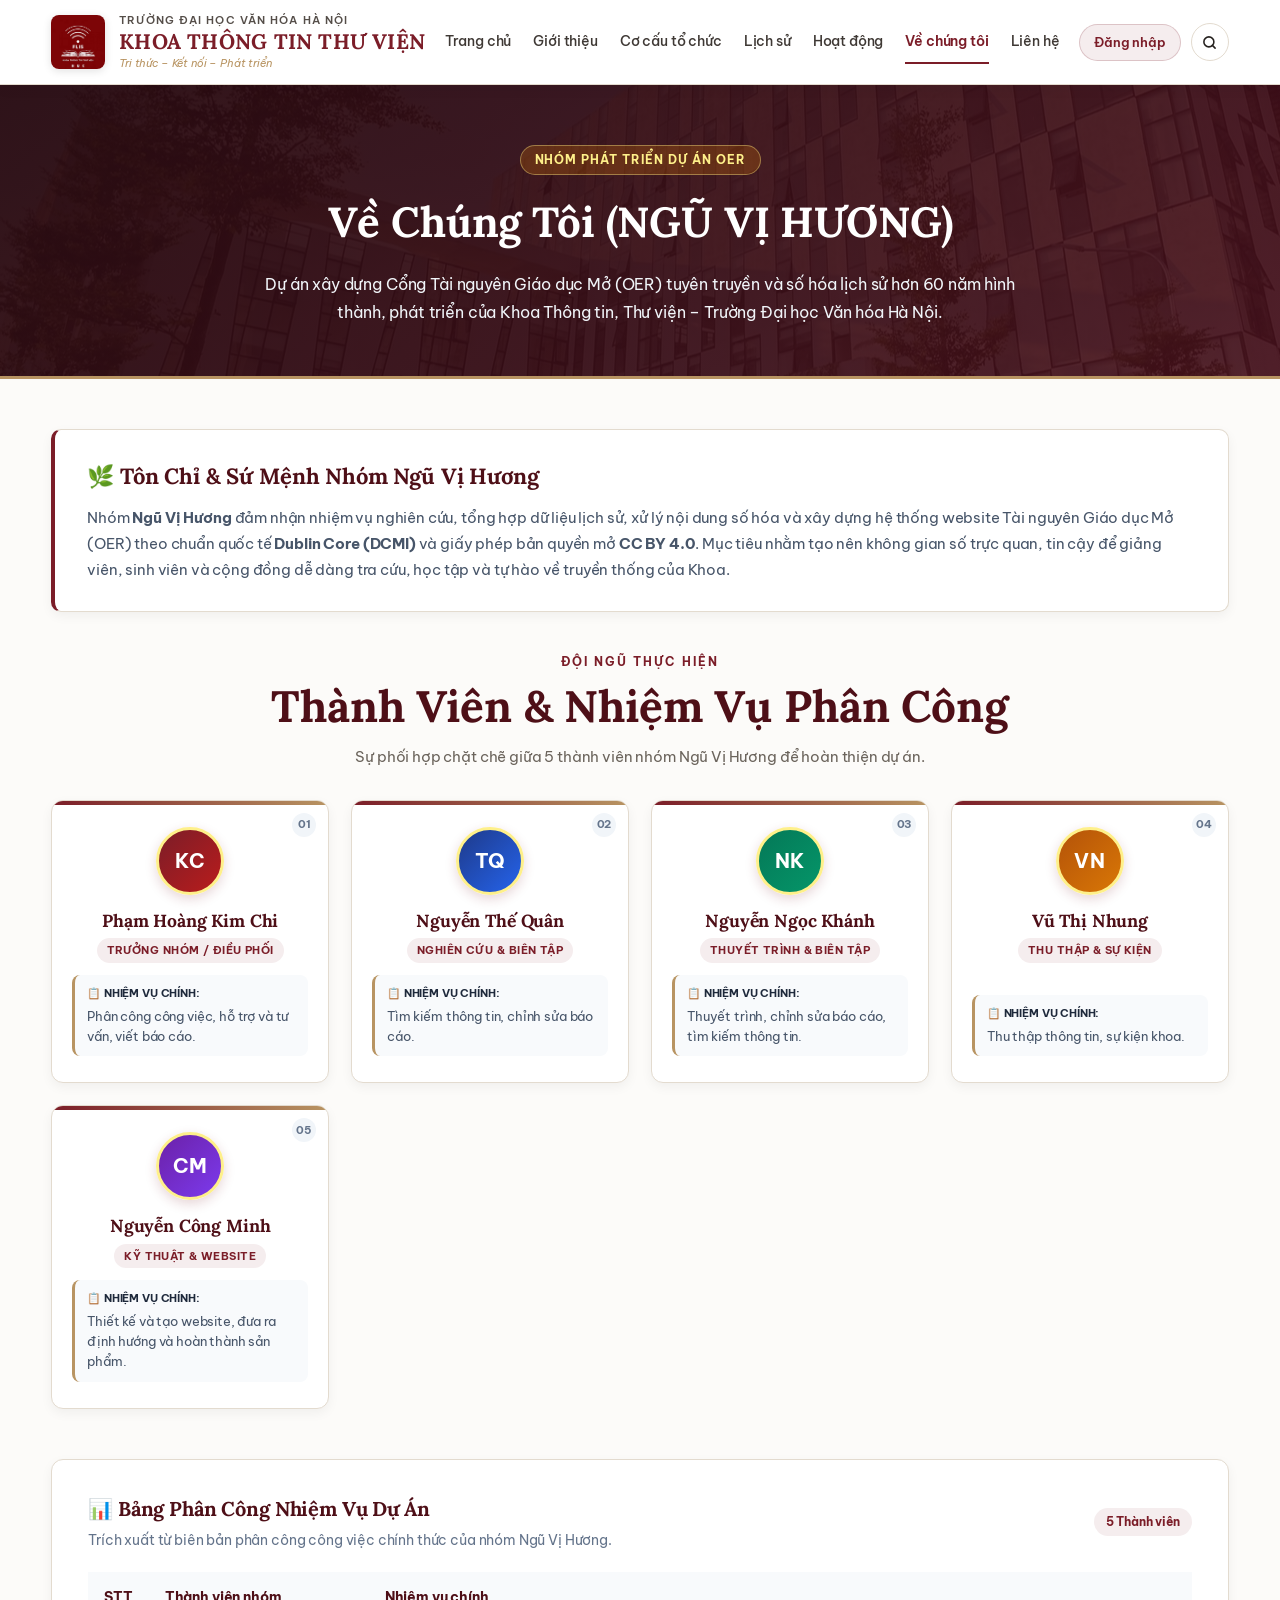
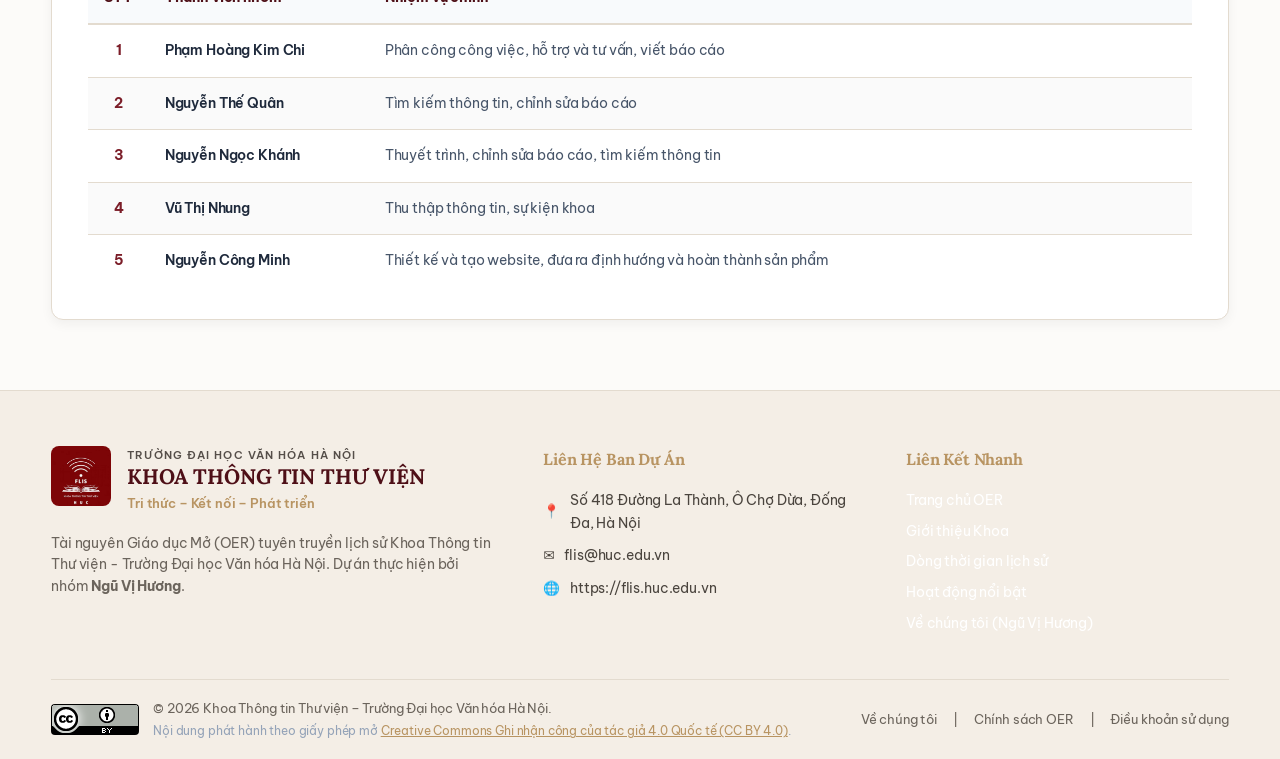
==== commit 8af599fc: "Cập nhật Cơ cấu tổ chức đầy đủ (Ban Chủ nhiệm, Bộ môn, Cán bộ, Công đoàn, Đoàn TN) và căn chỉnh ảnh " ====
--- a/about-us.html
+++ b/about-us.html
@@ -24,6 +24,7 @@
       <nav class="navlinks">
         <a href="index.html">Trang chủ</a>
         <a href="about.html">Giới thiệu</a>
+        <a href="organization.html">Cơ cấu tổ chức</a>
         <a href="history.html">Lịch sử</a>
         <a href="activities.html">Hoạt động</a>
         <a class="active" href="about-us.html">Về chúng tôi</a>
--- a/assets/css/style.css
+++ b/assets/css/style.css
@@ -1559,6 +1559,9 @@
   .hero-nav-btn { width: 38px; height: 38px; }
   .hero-prev-btn { left: 8px; }
   .hero-next-btn { right: 8px; }
+  .leader-grid-top, .leader-grid-dept { grid-template-columns: 1fr; }
+  .leader-card-header { height: 280px; }
+  .leader-card-header img { width: 190px; height: 250px; }
 }
 
 /* ABOUT US / TEAM SECTION (NGŨ VỊ HƯƠNG) */
@@ -1678,3 +1681,255 @@
   align-items: center;
   gap: 5px;
 }
+
+/* ==========================================================================
+   ORGANIZATION STRUCTURE & LEADERSHIP (CƠ CẤU TỔ CHỨC)
+   ========================================================================== */
+
+.org-chart-card {
+  background: #ffffff;
+  border: 1px solid var(--line);
+  border-radius: 12px;
+  padding: 24px;
+  box-shadow: var(--shadow-sm);
+  margin-bottom: 40px;
+  text-align: center;
+}
+
+.org-chart-img-wrap {
+  position: relative;
+  background: #ffffff;
+  border-radius: 10px;
+  overflow: hidden;
+  border: 1px solid #e2e8f0;
+  display: inline-block;
+  max-width: 100%;
+  padding: 16px 20px;
+  box-shadow: 0 2px 10px rgba(0, 0, 0, 0.04);
+}
+
+.org-chart-img-wrap img {
+  display: block;
+  width: 100%;
+  max-width: 860px;
+  height: auto;
+  margin: 0 auto;
+  cursor: zoom-in;
+  transition: transform 0.25s ease;
+}
+
+.org-chart-caption {
+  margin-top: 14px;
+  font-size: 13.5px;
+  color: #64748b;
+  display: flex;
+  align-items: center;
+  justify-content: center;
+  gap: 8px;
+  flex-wrap: wrap;
+}
+
+/* Leader / Personnel Cards */
+.leader-grid-top {
+  display: grid;
+  grid-template-columns: repeat(auto-fit, minmax(320px, 460px));
+  justify-content: center;
+  gap: 32px;
+  margin-bottom: 40px;
+}
+
+.leader-grid-dept {
+  display: grid;
+  grid-template-columns: repeat(auto-fit, minmax(280px, 1fr));
+  gap: 28px;
+  margin-bottom: 40px;
+}
+
+.leader-card {
+  background: #ffffff;
+  border: 1px solid var(--line);
+  border-radius: 12px;
+  overflow: hidden;
+  box-shadow: var(--shadow-sm);
+  transition: transform 0.25s ease, box-shadow 0.25s ease, border-color 0.25s ease;
+  display: flex;
+  flex-direction: column;
+  position: relative;
+}
+
+.leader-card:hover {
+  transform: translateY(-5px);
+  box-shadow: 0 14px 30px rgba(123, 29, 40, 0.12);
+  border-color: var(--wine);
+}
+
+.leader-card-header {
+  position: relative;
+  height: 310px;
+  background: linear-gradient(180deg, #faf7f2 0%, #f1f5f9 100%);
+  display: flex;
+  align-items: flex-end;
+  justify-content: center;
+  overflow: hidden;
+  border-bottom: 1px solid rgba(226, 232, 240, 0.9);
+  padding: 20px 20px 0;
+}
+
+.leader-card-header img {
+  width: 220px;
+  height: 284px;
+  max-width: 100%;
+  object-fit: cover;
+  object-position: center top;
+  border-radius: 10px 10px 0 0;
+  box-shadow: 0 4px 18px rgba(0, 0, 0, 0.12);
+  transition: transform 0.35s ease;
+  display: block;
+}
+
+.leader-card:hover .leader-card-header img {
+  transform: scale(1.03);
+}
+
+.leader-badge {
+  position: absolute;
+  top: 12px;
+  left: 12px;
+  background: var(--wine);
+  color: #ffffff;
+  padding: 5px 14px;
+  border-radius: 20px;
+  font-size: 11.5px;
+  font-weight: 700;
+  text-transform: uppercase;
+  letter-spacing: 0.05em;
+  box-shadow: 0 2px 8px rgba(0, 0, 0, 0.25);
+  z-index: 2;
+}
+
+.leader-badge.gold {
+  background: linear-gradient(135deg, #b45309, #d97706);
+}
+
+.leader-badge.blue {
+  background: linear-gradient(135deg, #1e3a8a, #2563eb);
+}
+
+.leader-badge.green {
+  background: linear-gradient(135deg, #047857, #059669);
+}
+
+.leader-badge.purple {
+  background: linear-gradient(135deg, #6b21a8, #7c3aed);
+}
+
+.leader-card-body {
+  padding: 22px 20px;
+  display: flex;
+  flex-direction: column;
+  flex: 1;
+}
+
+.leader-name {
+  font-family: var(--serif);
+  font-size: 20px;
+  font-weight: 700;
+  color: var(--wine-dark);
+  margin-bottom: 6px;
+  line-height: 1.3;
+}
+
+.leader-title {
+  font-size: 12.5px;
+  font-weight: 700;
+  color: #b45309;
+  text-transform: uppercase;
+  letter-spacing: 0.04em;
+  margin-bottom: 10px;
+}
+
+.leader-subrole {
+  font-size: 13.5px;
+  color: #475569;
+  line-height: 1.55;
+  margin-bottom: 16px;
+}
+
+.leader-contact-list {
+  margin-top: auto;
+  padding-top: 14px;
+  border-top: 1px dashed #e2e8f0;
+  display: flex;
+  flex-direction: column;
+  gap: 9px;
+  font-size: 13.5px;
+}
+
+.leader-contact-item {
+  display: flex;
+  align-items: center;
+  gap: 10px;
+  color: #334155;
+  text-decoration: none;
+  transition: color 0.2s;
+  word-break: break-all;
+}
+
+.leader-contact-item:hover {
+  color: var(--wine);
+  text-decoration: underline;
+}
+
+.leader-contact-icon {
+  width: 26px;
+  height: 26px;
+  border-radius: 6px;
+  background: #f1f5f9;
+  color: var(--wine);
+  display: flex;
+  align-items: center;
+  justify-content: center;
+  font-size: 13px;
+  flex-shrink: 0;
+}
+
+/* Department function cards */
+.dept-grid {
+  display: grid;
+  grid-template-columns: repeat(auto-fit, minmax(280px, 1fr));
+  gap: 24px;
+}
+
+.dept-card {
+  background: #ffffff;
+  border: 1px solid var(--line);
+  border-left: 4px solid var(--wine);
+  border-radius: 10px;
+  padding: 24px 22px;
+  box-shadow: var(--shadow-sm);
+  transition: transform 0.2s ease, box-shadow 0.2s ease;
+}
+
+.dept-card:hover {
+  transform: translateY(-3px);
+  box-shadow: var(--shadow-md);
+}
+
+.dept-card-title {
+  font-family: var(--serif);
+  font-size: 18px;
+  font-weight: 700;
+  color: var(--wine-dark);
+  margin-bottom: 10px;
+  display: flex;
+  align-items: center;
+  gap: 8px;
+}
+
+.dept-card-desc {
+  font-size: 14px;
+  color: #475569;
+  line-height: 1.75;
+  margin: 0;
+}
+
